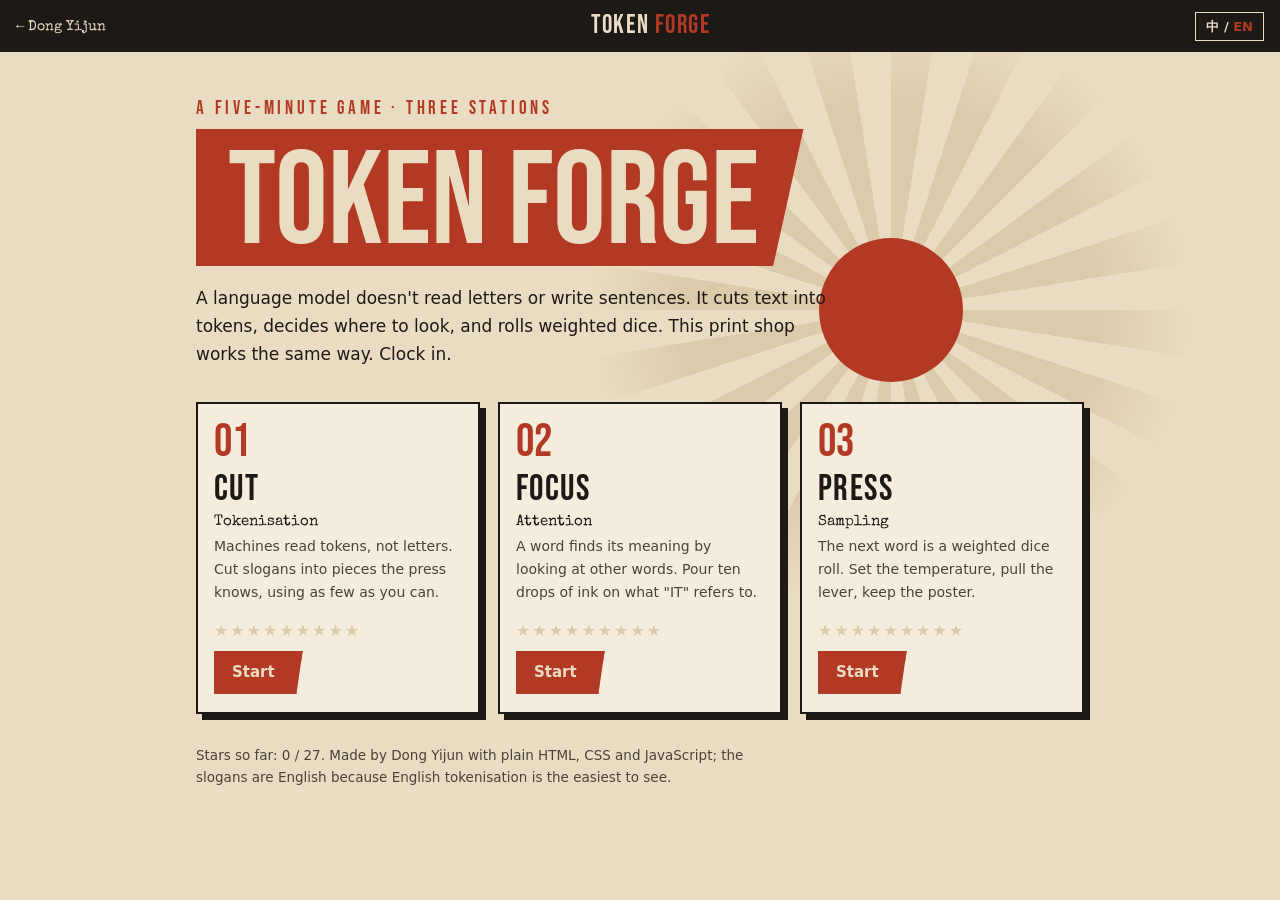
==== games/token-forge/index.html @ 2fe6eace "Add Token Forge, a browser game about how language models work A print shop in the homepage's cut-pa" ====
<!DOCTYPE html>
<html lang="en" data-lang="en">
<head>
  <meta charset="UTF-8" />
  <meta name="viewport" content="width=device-width, initial-scale=1.0, viewport-fit=cover" />
  <title>Token Forge — a print shop that writes like a language model</title>
  <meta name="description" content="A three-station browser game about how language models read and write: cut text into tokens, pour attention, pull the sampling lever. 词元铸造厂：三个工位体验语言模型如何切词、注意、采样。" />
  <meta name="theme-color" content="#1d1916" />
  <meta property="og:type" content="website" />
  <meta property="og:title" content="Token Forge — a print shop that writes like a language model" />
  <meta property="og:description" content="Cut text into tokens, pour attention, pull the sampling lever. A five-minute browser game by Dong Yijun." />
  <meta property="og:image" content="https://white048.github.io/assets/og.jpg" />
  <meta property="og:url" content="https://white048.github.io/games/token-forge/" />
  <link rel="canonical" href="https://white048.github.io/games/token-forge/" />
  <link rel="icon" href="../../favicon.svg" type="image/svg+xml" />
  <link rel="preload" href="../../fonts/bebas-neue-latin-400.woff2" as="font" type="font/woff2" crossorigin />
  <link rel="stylesheet" href="forge.css" />
  <script>
    // same language rule as the homepage: saved choice, ?lang=, else the browser's first language
    (function () {
      var d = document.documentElement, lang = null;
      try { lang = localStorage.getItem('lang'); } catch (e) {}
      var q = new URLSearchParams(location.search);
      if (q.get('lang')) lang = q.get('lang');
      if (lang !== 'en' && lang !== 'zh') {
        var pref = (navigator.languages && navigator.languages[0]) || navigator.language || '';
        lang = /^zh/i.test(pref) ? 'zh' : 'en';
      }
      d.dataset.lang = lang;
      d.lang = lang === 'en' ? 'en' : 'zh-CN';
    })();
  </script>
</head>
<body>
  <header class="bar">
    <a class="back" href="../../">← <span class="en" lang="en">Dong Yijun</span><span class="zh" lang="zh-CN">董一均主页</span></a>
    <a class="brand" href="./" data-act="home">TOKEN <b>FORGE</b></a>
    <button class="tool" id="langToggle" type="button" aria-label="Switch language / 切换语言"><span class="l-zh">中</span> / <span class="l-en">EN</span></button>
  </header>
  <main id="stage">
    <noscript><p>Token Forge needs JavaScript. / 这个小游戏需要开启 JavaScript。</p></noscript>
  </main>
  <script type="module" src="forge.js"></script>
</body>
</html>
---- games/token-forge/forge.css ----
/* ══════════════════════════════════════════════
   forge.css — Token Forge
   Same paper, ink and red as the homepage; type slugs,
   knife cuts and ink lines for the three stations.
   ══════════════════════════════════════════════ */

@font-face {
  font-family: 'Bebas Neue';
  src: url('../../fonts/bebas-neue-latin-400.woff2') format('woff2');
  font-display: swap;
}
@font-face {
  font-family: 'Special Elite';
  src: url('../../fonts/special-elite-latin-400.woff2') format('woff2');
  font-display: swap;
}

:root {
  --ink: #1d1916;
  --ink-2: #4b423a;
  --paper: #eadcc2;
  --paper-hi: #f4ecdc;
  --paper-lo: #dccbab;
  --red: #b23a25;
  --rose: #d4917f;
  --teal: #4a6a6c;
  --display: 'Bebas Neue', 'Oswald', 'Arial Narrow', 'PingFang SC', 'Microsoft YaHei', sans-serif;
  --type: 'Special Elite', 'Courier New', 'PingFang SC', 'Microsoft YaHei', monospace;
  --body: system-ui, -apple-system, 'Segoe UI', 'PingFang SC', 'Hiragino Sans GB', 'Microsoft YaHei', 'Noto Sans SC', sans-serif;
  --gutter-l: max(16px, env(safe-area-inset-left, 0px));
  --gutter-r: max(16px, env(safe-area-inset-right, 0px));
}

html[data-lang="zh"] .en, html[data-lang="en"] .zh { display: none !important; }
* { box-sizing: border-box; }
body { margin: 0; min-height: 100vh; background: var(--paper); color: var(--ink); font: 16px/1.65 var(--body); -webkit-font-smoothing: antialiased; }
:focus-visible { outline: 3px solid var(--red); outline-offset: 2px; }
button { font: inherit; color: inherit; }

/* ── top bar ── */
.bar {
  position: sticky; top: 0; z-index: 5;
  display: flex; align-items: center; justify-content: space-between; gap: 12px;
  height: calc(52px + env(safe-area-inset-top, 0px)); padding: env(safe-area-inset-top, 0px) var(--gutter-r) 0 var(--gutter-l);
  background: var(--ink); color: var(--paper);
}
.bar a { color: inherit; }
.back { font: 14px var(--type); text-decoration: none; white-space: nowrap; }
.back:hover { color: var(--rose); }
.brand { font: 26px/1 var(--display); letter-spacing: .06em; text-decoration: none; }
.brand b { font-weight: 400; color: var(--red); }
.tool { font: 700 13px/1 var(--body); background: transparent; border: 1.5px solid currentColor; padding: 7px 10px; cursor: pointer; white-space: nowrap; }
.tool:hover { background: var(--red); border-color: var(--red); }
html[data-lang="zh"] .l-zh, html[data-lang="en"] .l-en { color: var(--red); }
.tool:hover .l-zh, .tool:hover .l-en { color: inherit; }

main { max-width: 920px; margin: 0 auto; padding: 28px var(--gutter-r) 72px var(--gutter-l); }

/* ── shared type ── */
.kicker { margin: 0 0 8px; font: 19px/1.2 var(--display); letter-spacing: .2em; color: var(--red); }
.banner {
  display: inline-block; margin: 0;
  background: var(--red); color: var(--paper);
  font: 400 clamp(58px, 13vw, 132px)/.9 var(--display);
  padding: .12em .34em .02em .24em;
  clip-path: polygon(0 0, 100% 0, 95% 100%, 0 100%);
}
.lede { max-width: 60ch; margin: 18px 0 0; font-size: 17px; }
.btn {
  display: inline-flex; align-items: center; gap: 8px;
  font: 700 15px/1 var(--body); color: var(--ink); text-decoration: none;
  background: transparent; border: 2px solid var(--ink); cursor: pointer;
  padding: 12px 26px 12px 16px;
  clip-path: polygon(0 0, 100% 0, 93% 100%, 0 100%);
}
.btn:hover { background: var(--ink); color: var(--paper); }
.btn--red { background: var(--red); border-color: var(--red); color: var(--paper); }
.btn--red:hover { background: var(--ink); border-color: var(--ink); }
.btn:disabled { opacity: .4; cursor: default; }
.stars { color: var(--red); letter-spacing: 2px; white-space: nowrap; }
.stars .off { color: var(--paper-lo); }

/* ── title screen ── */
.title { position: relative; isolation: isolate; padding: 18px 0 0; }
.title::before {
  content: ""; position: absolute; z-index: -1; right: -12%; top: -70px;
  width: min(600px, 86vw); aspect-ratio: 1; border-radius: 50%;
  background: repeating-conic-gradient(var(--paper-lo) 0 9deg, transparent 9deg 18deg);
  -webkit-mask-image: radial-gradient(circle, #000 50%, transparent 71%);
  mask-image: radial-gradient(circle, #000 50%, transparent 71%);
}
.title::after {
  content: ""; position: absolute; z-index: -1; right: calc(-12% + min(600px, 86vw) * .38); top: calc(-70px + min(600px, 86vw) * .38);
  width: calc(min(600px, 86vw) * .24); aspect-ratio: 1; border-radius: 50%; background: var(--red);
}
.stations { list-style: none; padding: 0; margin: 34px 0 0; display: grid; grid-template-columns: repeat(3, minmax(0, 1fr)); gap: 18px; }
.st-card { display: flex; flex-direction: column; gap: 6px; background: var(--paper-hi); border: 2px solid var(--ink); box-shadow: 6px 6px 0 var(--ink); padding: 16px 16px 18px; }
.st-card .no { font: 46px/1 var(--display); color: var(--red); }
.st-card h2 { margin: 0; font: 36px/1 var(--display); letter-spacing: .04em; }
.st-card .concept { font: 15px var(--type); }
.st-card p { margin: 0 0 8px; font-size: 14px; color: var(--ink-2); flex: 1; }
.st-card .btn { align-self: flex-start; }
.title-foot { margin-top: 30px; font-size: 13.5px; color: var(--ink-2); max-width: 70ch; }

/* ── station frame ── */
.station-head { display: flex; justify-content: space-between; align-items: flex-end; gap: 12px; flex-wrap: wrap; border-bottom: 6px solid var(--ink); padding-bottom: 10px; }
.station-head h1 { margin: 0; font: 400 clamp(46px, 9vw, 86px)/.9 var(--display); letter-spacing: .02em; }
.station-head .concept { font: 15px var(--type); color: var(--ink-2); }
.pips { display: flex; gap: 7px; padding-bottom: 6px; }
.pip { width: 15px; height: 15px; border: 2px solid var(--ink); border-radius: 50%; }
.pip.done { background: var(--ink); }
.pip.now { background: var(--red); border-color: var(--red); }

.foreman { display: flex; gap: 14px; align-items: flex-start; margin: 20px 0 18px; }
.face { flex: none; position: relative; width: 50px; height: 66px; }
.face::before { content: ""; position: absolute; left: 13px; top: 0; width: 24px; height: 24px; border-radius: 50%; background: var(--ink); box-shadow: inset -6px -4px 0 var(--ink-2); }
.face::after { content: ""; position: absolute; left: 4px; top: 22px; width: 42px; height: 44px; background: var(--ink); clip-path: polygon(30% 0, 70% 0, 78% 70%, 100% 80%, 100% 100%, 0 100%, 0 80%, 22% 70%); }
.say { position: relative; flex: 1; margin: 0; min-height: 56px; background: var(--ink); color: var(--paper); padding: 12px 16px; font: 15.5px/1.65 var(--type); }
.say::before { content: ""; position: absolute; left: -10px; top: 18px; border: 6px solid transparent; border-right: 10px solid var(--ink); border-left: 0; }
.say .who { display: block; font: 14px/1 var(--display); letter-spacing: .18em; color: var(--rose); margin-bottom: 4px; }
.say b { color: var(--rose); font-weight: 400; }

.board { position: relative; background: var(--paper-hi); border: 2px solid var(--ink); padding: 20px 18px; }
.board-note { margin: 14px 0 0; font: 13.5px/1.5 var(--type); color: var(--ink-2); }
.controls { display: flex; flex-wrap: wrap; gap: 12px 16px; align-items: center; margin-top: 18px; }
.meter { font: 15px var(--type); }
.meter b { font: 22px/1 var(--display); color: var(--red); font-weight: 400; margin: 0 2px; }
.result { display: flex; flex-wrap: wrap; align-items: center; gap: 12px 18px; }
.result .stars { font-size: 30px; }

/* ── 01 CUT ── */
.strip { display: flex; flex-wrap: wrap; gap: 22px 34px; }
.word { display: flex; }
.piece { position: relative; display: inline-flex; padding-bottom: 22px; }
.piece + .piece { margin-left: 14px; }
.piece + .piece::before { content: ""; position: absolute; left: -9px; top: -6px; width: 4px; height: 54px; background: var(--red); transform: rotate(9deg); }
.piece small { position: absolute; left: 1px; right: 1px; bottom: 0; border-top: 3px solid var(--ink); font: 11px/17px var(--type); text-align: center; color: var(--ink-2); white-space: nowrap; }
.piece.bad small { border-top: 3px dashed var(--red); color: var(--red); }
.slug { width: 30px; height: 42px; margin: 0 1px; padding: 0; border: 0; background: var(--ink); color: var(--paper); font: 27px/42px var(--display); cursor: pointer; }
.slug:hover:not(:disabled) { background: var(--red); }
.slug:disabled { cursor: default; }
.piece.bad .slug { background: var(--ink-2); }
.case { display: flex; flex-wrap: wrap; gap: 6px; margin-top: 18px; padding-top: 14px; border-top: 1px dashed var(--ink-2); }
.case .lbl { font: 15px/26px var(--display); letter-spacing: .14em; margin-right: 4px; }
.case > span:not(.lbl) { font: 14px/1 var(--type); border: 1.5px solid var(--ink); padding: 5px 8px 4px; }
.case > span.all { border-style: dashed; }
.case small { color: var(--ink-2); margin-left: 5px; font-size: 11px; }

/* ── 02 FOCUS ── */
.sentence { position: relative; display: flex; flex-wrap: wrap; gap: 30px 8px; padding-top: 64px; }
.tok { position: relative; z-index: 1; min-width: 46px; padding: 8px 10px 24px; background: var(--paper); border: 2px solid var(--ink); font: 27px/1 var(--display); letter-spacing: .02em; cursor: pointer; }
.tok:hover:not(:disabled) { background: var(--paper-lo); }
.tok .drops { position: absolute; left: 0; right: 0; top: -15px; font-size: 10px; line-height: 12px; letter-spacing: 1px; color: var(--red); text-align: center; white-space: nowrap; }
.tok small { position: absolute; left: 0; right: 0; bottom: 4px; font: 11px var(--type); text-align: center; color: var(--ink-2); }
.tok.lit { background: var(--ink); color: var(--paper); }
.tok.lit small { color: var(--rose); }
.tok.query { background: var(--red); border-color: var(--red); color: var(--paper); cursor: default; }
.tok.query small { color: var(--paper); }
.tok.answer { box-shadow: 0 0 0 4px var(--paper-hi), 0 0 0 7px var(--red); }
.arcs { position: absolute; inset: 0; width: 100%; height: 100%; overflow: visible; pointer-events: none; }
.arcs path { fill: none; stroke: var(--red); stroke-linecap: round; }

/* ── 03 PRESS ── */
.press-grid { display: grid; grid-template-columns: minmax(0, 1fr) minmax(0, 1.15fr); gap: 22px; align-items: start; }
.sheet {
  position: relative; overflow: hidden; aspect-ratio: 4 / 5;
  background: var(--paper); border: 2px solid var(--ink);
  display: flex; flex-direction: column; justify-content: flex-end; padding: 18px;
}
.sheet::before { content: ""; position: absolute; right: -30%; bottom: -30%; width: 110%; aspect-ratio: 1; border-radius: 50%; background: repeating-conic-gradient(var(--paper-lo) 0 8deg, transparent 8deg 16deg); }
.sheet::after { content: ""; position: absolute; right: 12%; bottom: 14%; width: 34%; aspect-ratio: 1; border-radius: 50%; background: var(--red); }
.sheet .line { position: relative; z-index: 1; margin: 0; align-self: flex-start; background: var(--ink); color: var(--paper); font: clamp(26px, 5vw, 40px)/1 var(--display); padding: 6px 14px 2px 10px; transform: rotate(-3deg); }
.sheet .word { position: relative; z-index: 1; display: block; margin: 8px 0 18px; font: clamp(44px, 9vw, 76px)/.95 var(--display); color: var(--ink); min-height: 1em; word-break: break-word; }
.sheet .word.blank { color: transparent; border-bottom: 8px solid var(--ink); width: 70%; }
.sheet .word.stamped { animation: stamp .38s cubic-bezier(.3, 1.6, .5, 1); }
@keyframes stamp { from { transform: scale(1.7) rotate(-8deg); opacity: 0; } }
.goal { margin: 0 0 12px; font: 15px/1.5 var(--type); padding: 8px 12px; border-left: 5px solid var(--red); background: var(--paper); }
.bars { display: grid; gap: 7px; }
.bar-row { display: grid; grid-template-columns: 98px minmax(0, 1fr) 50px; align-items: center; gap: 10px; font: 14px var(--type); }
.bar-row .w { font: 20px/1 var(--display); letter-spacing: .04em; }
.bar-row i { display: block; height: 18px; background: var(--ink); min-width: 2px; transition: width .18s ease; }
.bar-row.top i { background: var(--ink-2); }
.bar-row.hit i { background: var(--red); }
.bar-row.hit .w { color: var(--red); }
.bar-row span:last-child { text-align: right; }
.temp { margin: 18px 0 4px; display: grid; gap: 4px; font: 14px var(--type); }
.temp label { display: flex; justify-content: space-between; align-items: baseline; }
.temp output { font: 26px/1 var(--display); color: var(--red); }
.temp input { width: 100%; accent-color: var(--red); }
.temp .ends { display: flex; justify-content: space-between; color: var(--ink-2); font-size: 12.5px; }
.lever { font: 400 24px/1 var(--display); letter-spacing: .08em; padding: 14px 30px 12px 18px; }

/* ── finale ── */
.finale { display: grid; grid-template-columns: minmax(0, 1fr) minmax(0, 1fr); gap: 28px; align-items: start; margin-top: 22px; }
.finale canvas { width: 100%; height: auto; border: 2px solid var(--ink); box-shadow: 9px 9px 0 var(--red); background: var(--paper); }
.tally { list-style: none; padding: 0; margin: 14px 0 20px; display: grid; gap: 6px; }
.tally li { display: flex; justify-content: space-between; gap: 12px; border-bottom: 1px dashed var(--ink-2); padding-bottom: 4px; font: 15px var(--type); }
.finale .controls { margin-top: 0; }

@media (max-width: 720px) {
  .stations { grid-template-columns: minmax(0, 1fr); }
  .press-grid, .finale { grid-template-columns: minmax(0, 1fr); }
  .sheet { aspect-ratio: auto; min-height: 230px; }
  .board { padding: 16px 10px; }
  .slug { width: clamp(18px, 5.8vw, 30px); height: 38px; font-size: 23px; line-height: 38px; }
  .strip { gap: 18px 22px; }
  .tok { font-size: 22px; min-width: 38px; padding: 7px 7px 22px; }
  .sentence { gap: 28px 6px; }
  .back .en, .back .zh { display: none !important; }
  .back::after { content: "Home"; }
  html[data-lang="zh"] .back::after { content: "主页"; }
}

@media (prefers-reduced-motion: reduce) {
  *, *::before, *::after { transition-duration: 0s !important; animation-duration: 0s !important; }
}
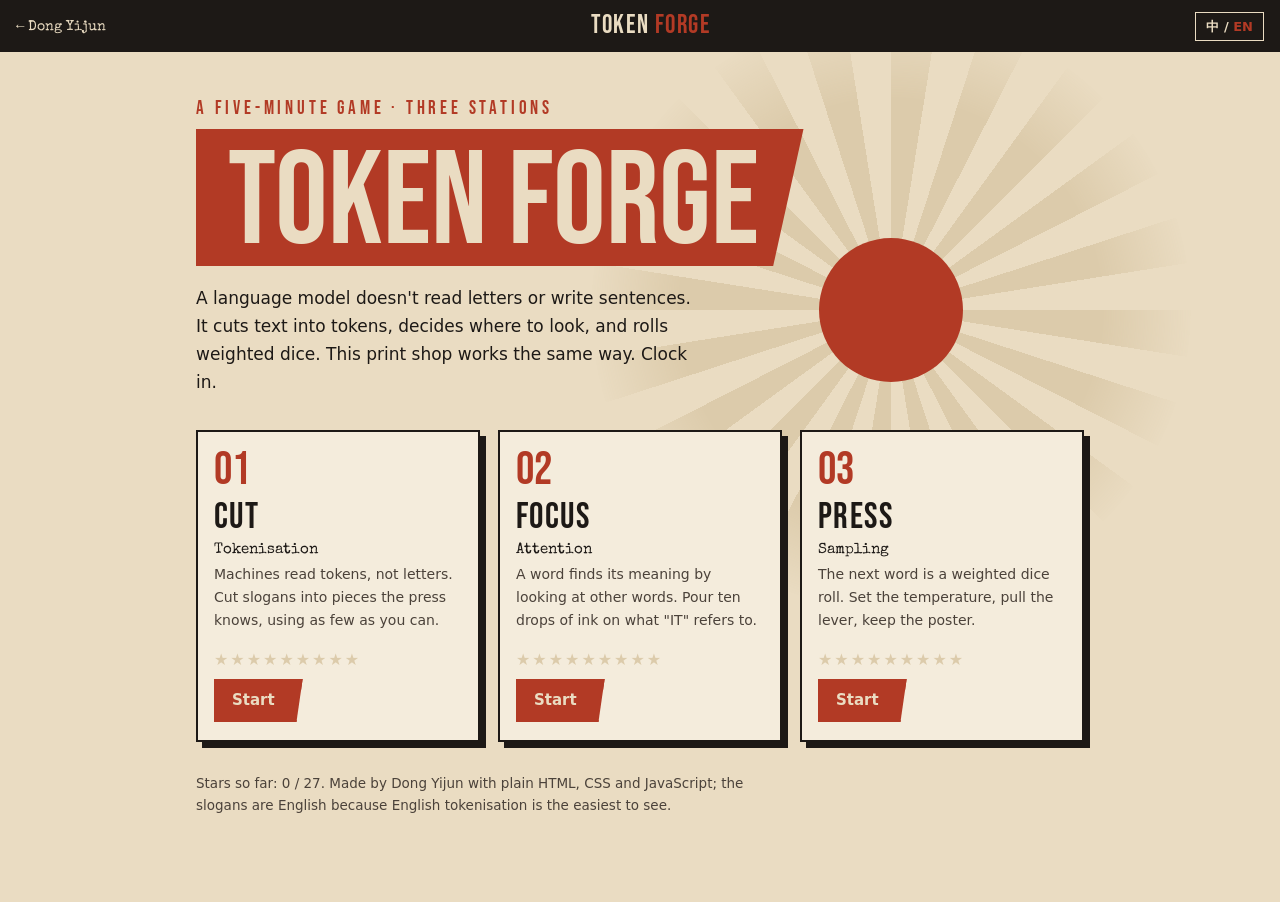
==== commit ff868db1: "Door to Token Forge on the tower wall, share image, layout fixes - A TOKEN FORGE poster (new "forge"" ====
--- a/games/token-forge/index.html
+++ b/games/token-forge/index.html
@@ -9,7 +9,8 @@
   <meta property="og:type" content="website" />
   <meta property="og:title" content="Token Forge — a print shop that writes like a language model" />
   <meta property="og:description" content="Cut text into tokens, pour attention, pull the sampling lever. A five-minute browser game by Dong Yijun." />
-  <meta property="og:image" content="https://white048.github.io/assets/og.jpg" />
+  <meta property="og:image" content="https://white048.github.io/games/token-forge/og.jpg" />
+  <meta name="twitter:card" content="summary_large_image" />
   <meta property="og:url" content="https://white048.github.io/games/token-forge/" />
   <link rel="canonical" href="https://white048.github.io/games/token-forge/" />
   <link rel="icon" href="../../favicon.svg" type="image/svg+xml" />
--- a/games/token-forge/forge.css
+++ b/games/token-forge/forge.css
@@ -93,6 +93,7 @@
   content: ""; position: absolute; z-index: -1; right: calc(-12% + min(600px, 86vw) * .38); top: calc(-70px + min(600px, 86vw) * .38);
   width: calc(min(600px, 86vw) * .24); aspect-ratio: 1; border-radius: 50%; background: var(--red);
 }
+.title .lede { max-width: min(60ch, 56%); }   /* keeps clear of the sun */
 .stations { list-style: none; padding: 0; margin: 34px 0 0; display: grid; grid-template-columns: repeat(3, minmax(0, 1fr)); gap: 18px; }
 .st-card { display: flex; flex-direction: column; gap: 6px; background: var(--paper-hi); border: 2px solid var(--ink); box-shadow: 6px 6px 0 var(--ink); padding: 16px 16px 18px; }
 .st-card .no { font: 46px/1 var(--display); color: var(--red); }
@@ -198,6 +199,8 @@
 .finale .controls { margin-top: 0; }
 
 @media (max-width: 720px) {
+  .title .lede { max-width: none; }
+  .title::after { display: none; }   /* the sun would merge into the red banner */
   .stations { grid-template-columns: minmax(0, 1fr); }
   .press-grid, .finale { grid-template-columns: minmax(0, 1fr); }
   .sheet { aspect-ratio: auto; min-height: 230px; }
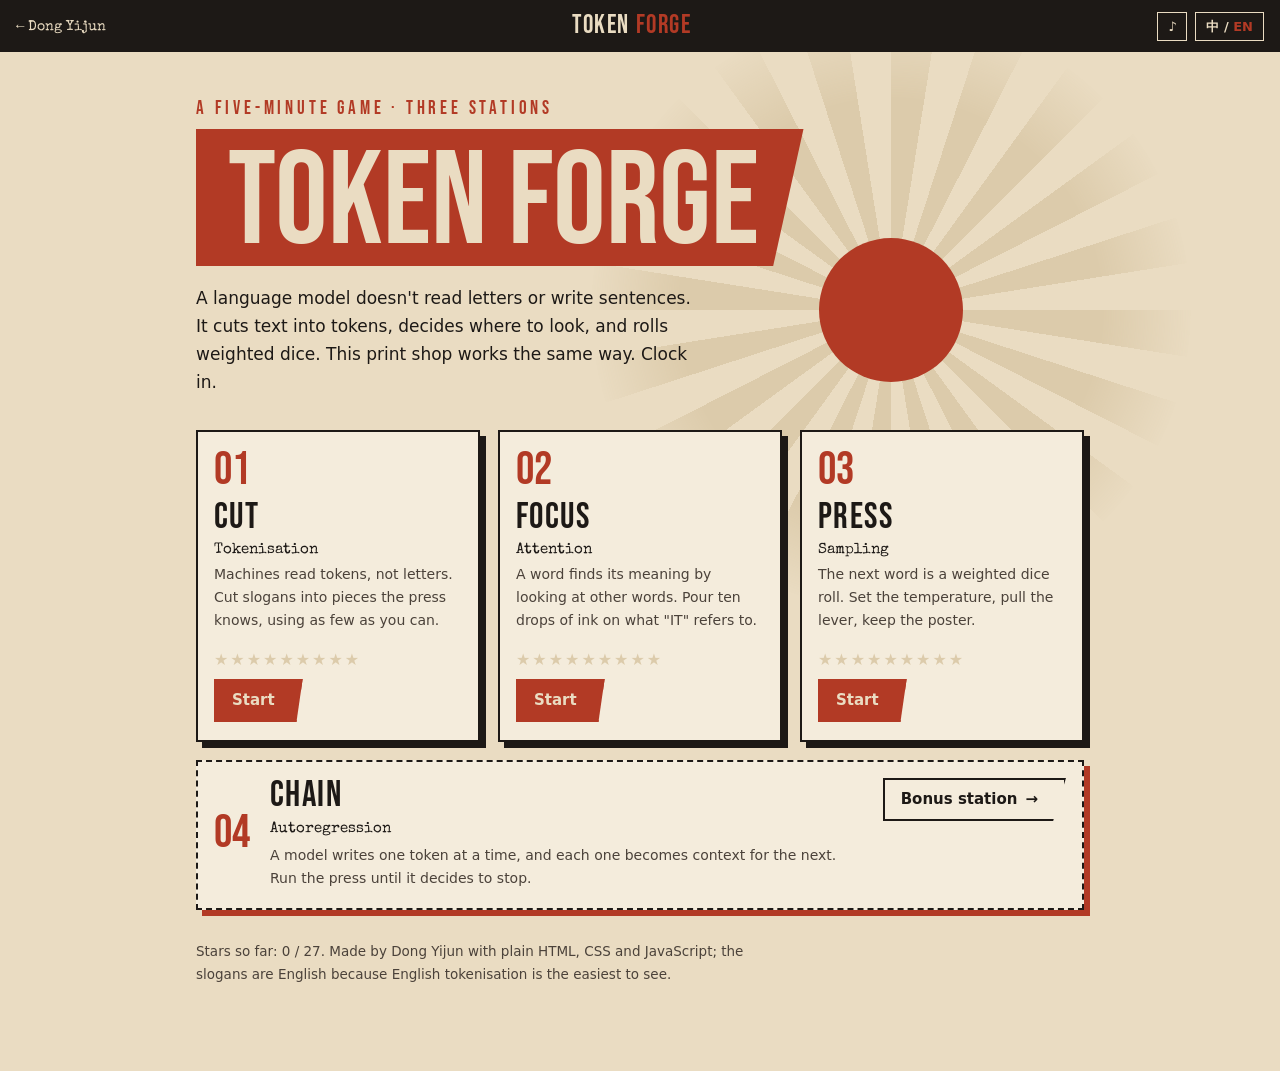
==== commit 35d4bf0c: "Token Forge: bonus CHAIN station, sound, poster sharing - 04 CHAIN (autoregression): a toy bigram pr" ====
--- a/games/token-forge/index.html
+++ b/games/token-forge/index.html
@@ -4,7 +4,7 @@
   <meta charset="UTF-8" />
   <meta name="viewport" content="width=device-width, initial-scale=1.0, viewport-fit=cover" />
   <title>Token Forge — a print shop that writes like a language model</title>
-  <meta name="description" content="A three-station browser game about how language models read and write: cut text into tokens, pour attention, pull the sampling lever. 词元铸造厂：三个工位体验语言模型如何切词、注意、采样。" />
+  <meta name="description" content="A browser game about how language models read and write: cut text into tokens, pour attention, pull the sampling lever, chain a whole slogan. 词元铸造厂：体验语言模型如何切词、注意、采样、逐词生成。" />
   <meta name="theme-color" content="#1d1916" />
   <meta property="og:type" content="website" />
   <meta property="og:title" content="Token Forge — a print shop that writes like a language model" />
@@ -16,6 +16,22 @@
   <link rel="icon" href="../../favicon.svg" type="image/svg+xml" />
   <link rel="preload" href="../../fonts/bebas-neue-latin-400.woff2" as="font" type="font/woff2" crossorigin />
   <link rel="stylesheet" href="forge.css" />
+  <script type="application/ld+json">
+    {
+      "@context": "https://schema.org",
+      "@type": "VideoGame",
+      "name": "Token Forge",
+      "url": "https://white048.github.io/games/token-forge/",
+      "description": "A five-minute browser game about how language models work: tokenisation, attention, sampling and autoregression.",
+      "author": { "@type": "Person", "name": "Dong Yijun", "url": "https://white048.github.io/" },
+      "gamePlatform": "Web browser",
+      "playMode": "SinglePlayer",
+      "genre": ["Educational", "Puzzle"],
+      "inLanguage": ["en", "zh-CN"],
+      "isAccessibleForFree": true,
+      "image": "https://white048.github.io/games/token-forge/og.jpg"
+    }
+  </script>
   <script>
     // same language rule as the homepage: saved choice, ?lang=, else the browser's first language
     (function () {
@@ -36,7 +52,10 @@
   <header class="bar">
     <a class="back" href="../../">← <span class="en" lang="en">Dong Yijun</span><span class="zh" lang="zh-CN">董一均主页</span></a>
     <a class="brand" href="./" data-act="home">TOKEN <b>FORGE</b></a>
-    <button class="tool" id="langToggle" type="button" aria-label="Switch language / 切换语言"><span class="l-zh">中</span> / <span class="l-en">EN</span></button>
+    <div class="tools">
+      <button class="tool" id="muteToggle" type="button" aria-label="Sound effects / 音效" aria-pressed="true">♪</button>
+      <button class="tool" id="langToggle" type="button" aria-label="Switch language / 切换语言"><span class="l-zh">中</span> / <span class="l-en">EN</span></button>
+    </div>
   </header>
   <main id="stage">
     <noscript><p>Token Forge needs JavaScript. / 这个小游戏需要开启 JavaScript。</p></noscript>
--- a/games/token-forge/forge.css
+++ b/games/token-forge/forge.css
@@ -49,6 +49,8 @@
 .back:hover { color: var(--rose); }
 .brand { font: 26px/1 var(--display); letter-spacing: .06em; text-decoration: none; }
 .brand b { font-weight: 400; color: var(--red); }
+.tools { display: flex; gap: 8px; }
+.tool.off { text-decoration: line-through; opacity: .55; }
 .tool { font: 700 13px/1 var(--body); background: transparent; border: 1.5px solid currentColor; padding: 7px 10px; cursor: pointer; white-space: nowrap; }
 .tool:hover { background: var(--red); border-color: var(--red); }
 html[data-lang="zh"] .l-zh, html[data-lang="en"] .l-en { color: var(--red); }
@@ -101,6 +103,9 @@
 .st-card .concept { font: 15px var(--type); }
 .st-card p { margin: 0 0 8px; font-size: 14px; color: var(--ink-2); flex: 1; }
 .st-card .btn { align-self: flex-start; }
+.st-card--bonus { margin-top: 18px; flex-direction: row; flex-wrap: wrap; align-items: center; gap: 10px 20px; border-style: dashed; box-shadow: 6px 6px 0 var(--red); }
+.st-card--bonus > div { flex: 1; min-width: 220px; }
+.st-card--bonus p { margin: 4px 0 0; flex: none; }
 .title-foot { margin-top: 30px; font-size: 13.5px; color: var(--ink-2); max-width: 70ch; }
 
 /* ── station frame ── */
@@ -191,6 +196,16 @@
 .temp .ends { display: flex; justify-content: space-between; color: var(--ink-2); font-size: 12.5px; }
 .lever { font: 400 24px/1 var(--display); letter-spacing: .08em; padding: 14px 30px 12px 18px; }
 
+/* ── 04 CHAIN ── */
+.chain-line { display: flex; flex-wrap: wrap; align-items: center; gap: 8px; min-height: 62px; margin-bottom: 20px; }
+.cw { font: clamp(30px, 6vw, 50px)/1 var(--display); letter-spacing: .02em; background: var(--ink); color: var(--paper); padding: 9px 12px 4px; }
+.cw.last, .cw.end { background: var(--red); }
+.cw.stamped { animation: stamp .38s cubic-bezier(.3, 1.6, .5, 1); }
+.caret { width: 12px; height: 46px; background: var(--red); animation: blink 1s steps(2, start) infinite; }
+@keyframes blink { to { visibility: hidden; } }
+.chain-grid { display: grid; grid-template-columns: minmax(0, 1.4fr) minmax(0, 1fr); gap: 24px; align-items: end; }
+.chain-fin { margin-top: 0; }
+
 /* ── finale ── */
 .finale { display: grid; grid-template-columns: minmax(0, 1fr) minmax(0, 1fr); gap: 28px; align-items: start; margin-top: 22px; }
 .finale canvas { width: 100%; height: auto; border: 2px solid var(--ink); box-shadow: 9px 9px 0 var(--red); background: var(--paper); }
@@ -202,7 +217,7 @@
   .title .lede { max-width: none; }
   .title::after { display: none; }   /* the sun would merge into the red banner */
   .stations { grid-template-columns: minmax(0, 1fr); }
-  .press-grid, .finale { grid-template-columns: minmax(0, 1fr); }
+  .press-grid, .finale, .chain-grid { grid-template-columns: minmax(0, 1fr); }
   .sheet { aspect-ratio: auto; min-height: 230px; }
   .board { padding: 16px 10px; }
   .slug { width: clamp(18px, 5.8vw, 30px); height: 38px; font-size: 23px; line-height: 38px; }
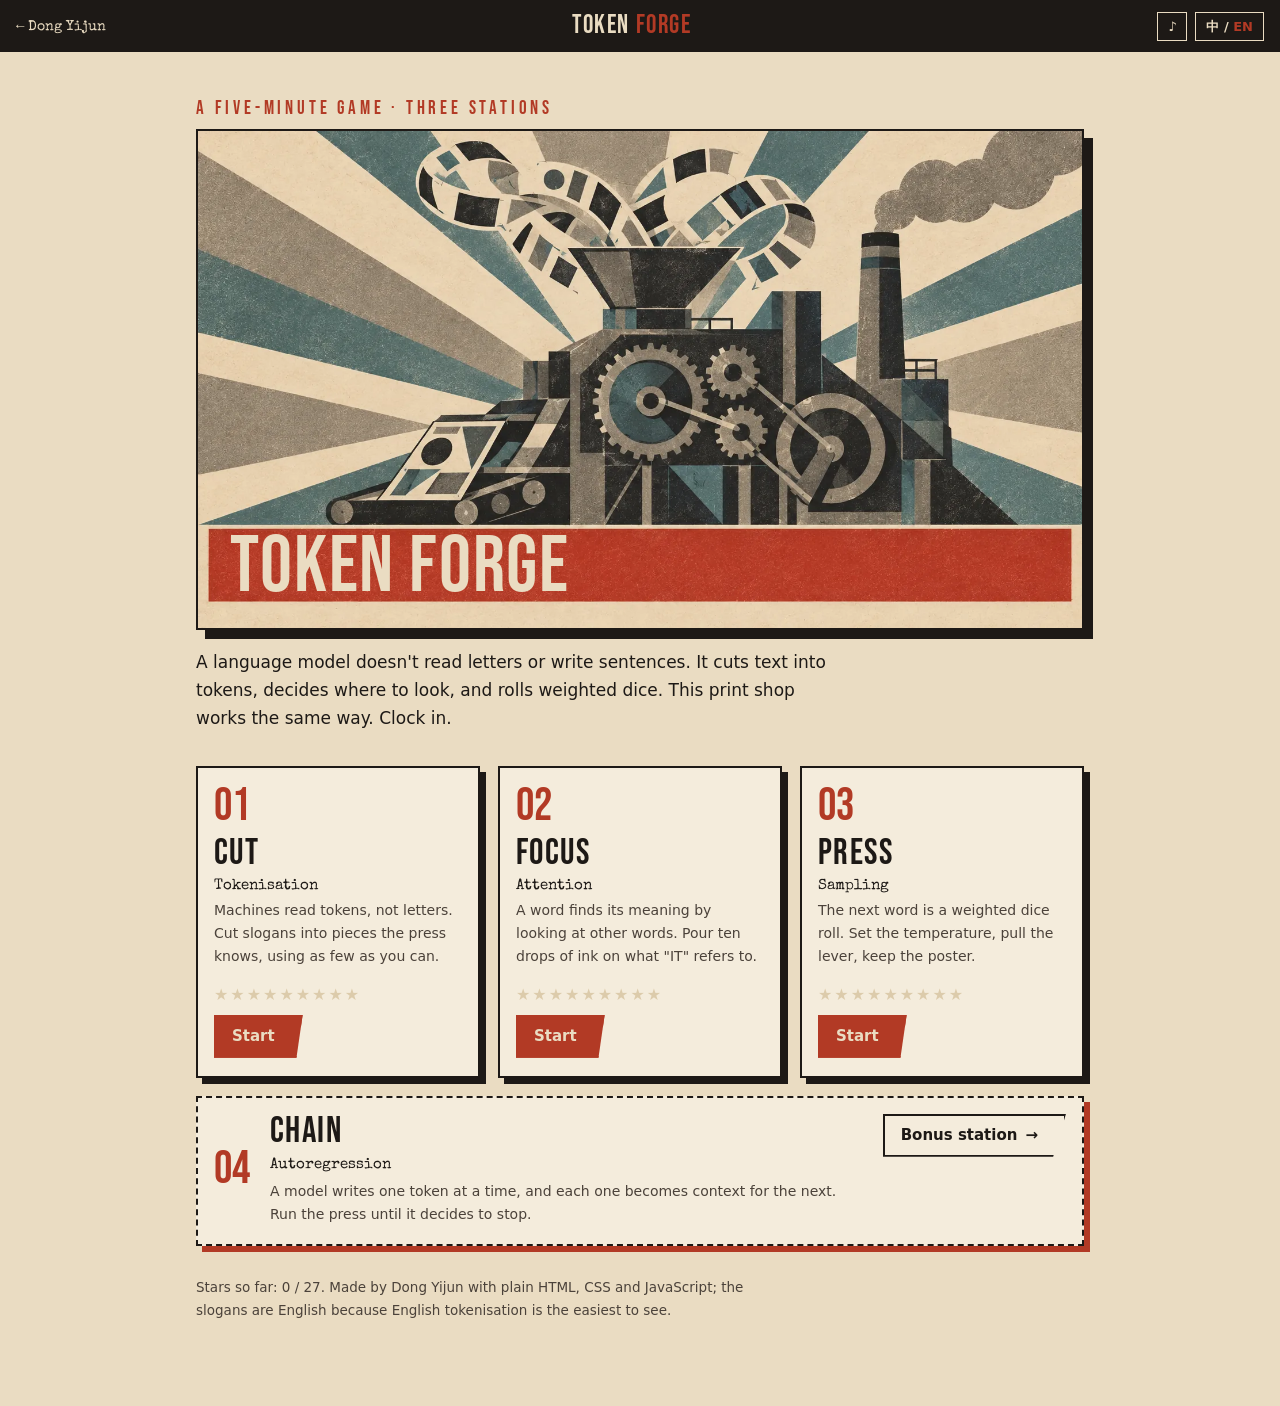
==== commit 032d00e3: "Commissioned art on the walls, Token Forge key art, chess piece after A01 - Posters A02-A06, A08 and" ====
--- a/games/token-forge/index.html
+++ b/games/token-forge/index.html
@@ -15,6 +15,7 @@
   <link rel="canonical" href="https://white048.github.io/games/token-forge/" />
   <link rel="icon" href="../../favicon.svg" type="image/svg+xml" />
   <link rel="preload" href="../../fonts/bebas-neue-latin-400.woff2" as="font" type="font/woff2" crossorigin />
+  <link rel="preload" href="key-art.webp" as="image" fetchpriority="high" />
   <link rel="stylesheet" href="forge.css" />
   <script type="application/ld+json">
     {
--- a/games/token-forge/forge.css
+++ b/games/token-forge/forge.css
@@ -83,19 +83,15 @@
 .stars .off { color: var(--paper-lo); }
 
 /* ── title screen ── */
-.title { position: relative; isolation: isolate; padding: 18px 0 0; }
-.title::before {
-  content: ""; position: absolute; z-index: -1; right: -12%; top: -70px;
-  width: min(600px, 86vw); aspect-ratio: 1; border-radius: 50%;
-  background: repeating-conic-gradient(var(--paper-lo) 0 9deg, transparent 9deg 18deg);
-  -webkit-mask-image: radial-gradient(circle, #000 50%, transparent 71%);
-  mask-image: radial-gradient(circle, #000 50%, transparent 71%);
-}
-.title::after {
-  content: ""; position: absolute; z-index: -1; right: calc(-12% + min(600px, 86vw) * .38); top: calc(-70px + min(600px, 86vw) * .38);
-  width: calc(min(600px, 86vw) * .24); aspect-ratio: 1; border-radius: 50%; background: var(--red);
-}
-.title .lede { max-width: min(60ch, 56%); }   /* keeps clear of the sun */
+.title { padding: 18px 0 0; }
+/* the key art (B01) leaves a blank red band along its bottom: the title is set on it as live text */
+.key-art { position: relative; margin: 0; container-type: inline-size; border: 2px solid var(--ink); box-shadow: 9px 9px 0 var(--ink); background: var(--paper-lo); }
+.key-art img { display: block; width: 100%; height: auto; }
+.key-art h1 {
+  position: absolute; left: 3.6%; top: 80.1%; height: 14.5%; margin: 0;
+  display: flex; align-items: center; padding-top: .07em;
+  font: 400 9cqw/1 var(--display); letter-spacing: .02em; color: var(--paper);
+}
 .stations { list-style: none; padding: 0; margin: 34px 0 0; display: grid; grid-template-columns: repeat(3, minmax(0, 1fr)); gap: 18px; }
 .st-card { display: flex; flex-direction: column; gap: 6px; background: var(--paper-hi); border: 2px solid var(--ink); box-shadow: 6px 6px 0 var(--ink); padding: 16px 16px 18px; }
 .st-card .no { font: 46px/1 var(--display); color: var(--red); }
@@ -118,11 +114,9 @@
 .pip.now { background: var(--red); border-color: var(--red); }
 
 .foreman { display: flex; gap: 14px; align-items: flex-start; margin: 20px 0 18px; }
-.face { flex: none; position: relative; width: 50px; height: 66px; }
-.face::before { content: ""; position: absolute; left: 13px; top: 0; width: 24px; height: 24px; border-radius: 50%; background: var(--ink); box-shadow: inset -6px -4px 0 var(--ink-2); }
-.face::after { content: ""; position: absolute; left: 4px; top: 22px; width: 42px; height: 44px; background: var(--ink); clip-path: polygon(30% 0, 70% 0, 78% 70%, 100% 80%, 100% 100%, 0 100%, 0 80%, 22% 70%); }
-.say { position: relative; flex: 1; margin: 0; min-height: 56px; background: var(--ink); color: var(--paper); padding: 12px 16px; font: 15.5px/1.65 var(--type); }
-.say::before { content: ""; position: absolute; left: -10px; top: 18px; border: 6px solid transparent; border-right: 10px solid var(--ink); border-left: 0; }
+.face { flex: none; width: 84px; height: 84px; border: 2px solid var(--ink); background: var(--paper-hi); }
+.say { position: relative; flex: 1; margin: 0; min-height: 84px; background: var(--ink); color: var(--paper); padding: 12px 16px; font: 15.5px/1.65 var(--type); }
+.say::before { content: ""; position: absolute; left: -10px; top: 30px; border: 6px solid transparent; border-right: 10px solid var(--ink); border-left: 0; }
 .say .who { display: block; font: 14px/1 var(--display); letter-spacing: .18em; color: var(--rose); margin-bottom: 4px; }
 .say b { color: var(--rose); font-weight: 400; }
 
@@ -214,8 +208,10 @@
 .finale .controls { margin-top: 0; }
 
 @media (max-width: 720px) {
-  .title .lede { max-width: none; }
-  .title::after { display: none; }   /* the sun would merge into the red banner */
+  .key-art { box-shadow: 6px 6px 0 var(--ink); }
+  .face { width: 60px; height: 60px; }
+  .say { min-height: 60px; }
+  .say::before { top: 20px; }
   .stations { grid-template-columns: minmax(0, 1fr); }
   .press-grid, .finale, .chain-grid { grid-template-columns: minmax(0, 1fr); }
   .sheet { aspect-ratio: auto; min-height: 230px; }
